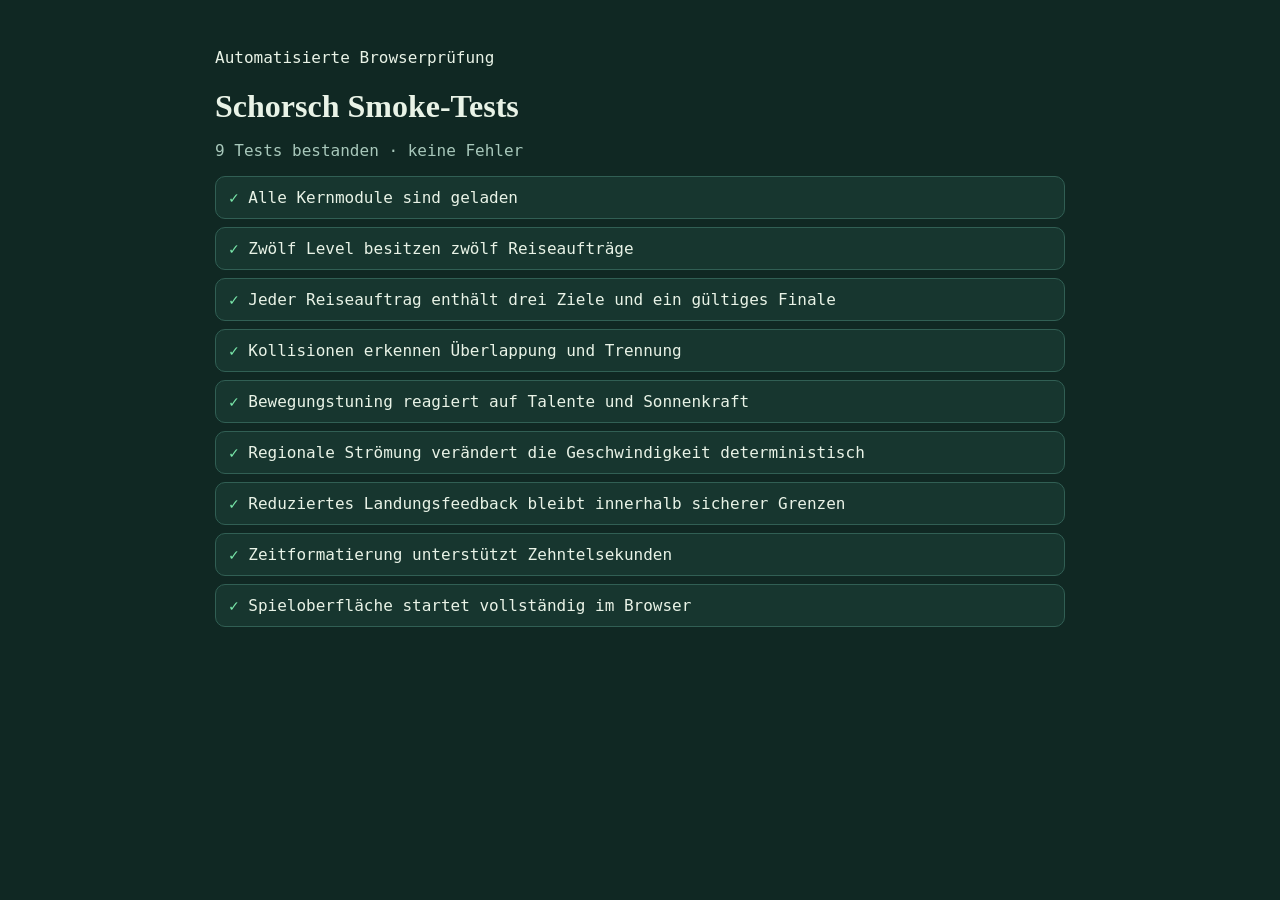
==== tests/smoke.html @ dfb16faf "Polish missions and modularize game" ====
<!doctype html>
<html lang="de">
  <head>
    <meta charset="UTF-8" />
    <meta name="viewport" content="width=device-width, initial-scale=1" />
    <title>Schorsch · Smoke-Tests</title>
    <style>
      :root { color-scheme: dark; font-family: ui-monospace, SFMono-Regular, Menlo, monospace; }
      body { max-width: 850px; margin: 0 auto; padding: 32px 20px; color: #e9f3e7; background: #102823; }
      h1 { margin-bottom: 6px; font-family: Georgia, serif; }
      #summary { color: #a8c8bb; }
      ol { display: grid; gap: 8px; padding: 0; list-style: none; }
      li { padding: 11px 13px; border: 1px solid #315f54; border-radius: 10px; background: #17362f; }
      li.pass::before { content: "✓ "; color: #79e7aa; }
      li.fail { border-color: #ae5260; background: #49252b; }
      li.fail::before { content: "✕ "; color: #ff8d9b; }
    </style>
    <script src="../src/game-data.js"></script>
    <script src="../src/physics.js"></script>
    <script src="../src/ui.js"></script>
    <script src="../src/ui-actions.js"></script>
    <script src="../src/audio.js"></script>
    <script src="../src/rendering.js"></script>
    <script src="../src/debug.js"></script>
    <script src="smoke.js" defer></script>
  </head>
  <body>
    <p>Automatisierte Browserprüfung</p>
    <h1>Schorsch Smoke-Tests</h1>
    <p id="summary">Tests laufen …</p>
    <ol id="results"></ol>
  </body>
</html>
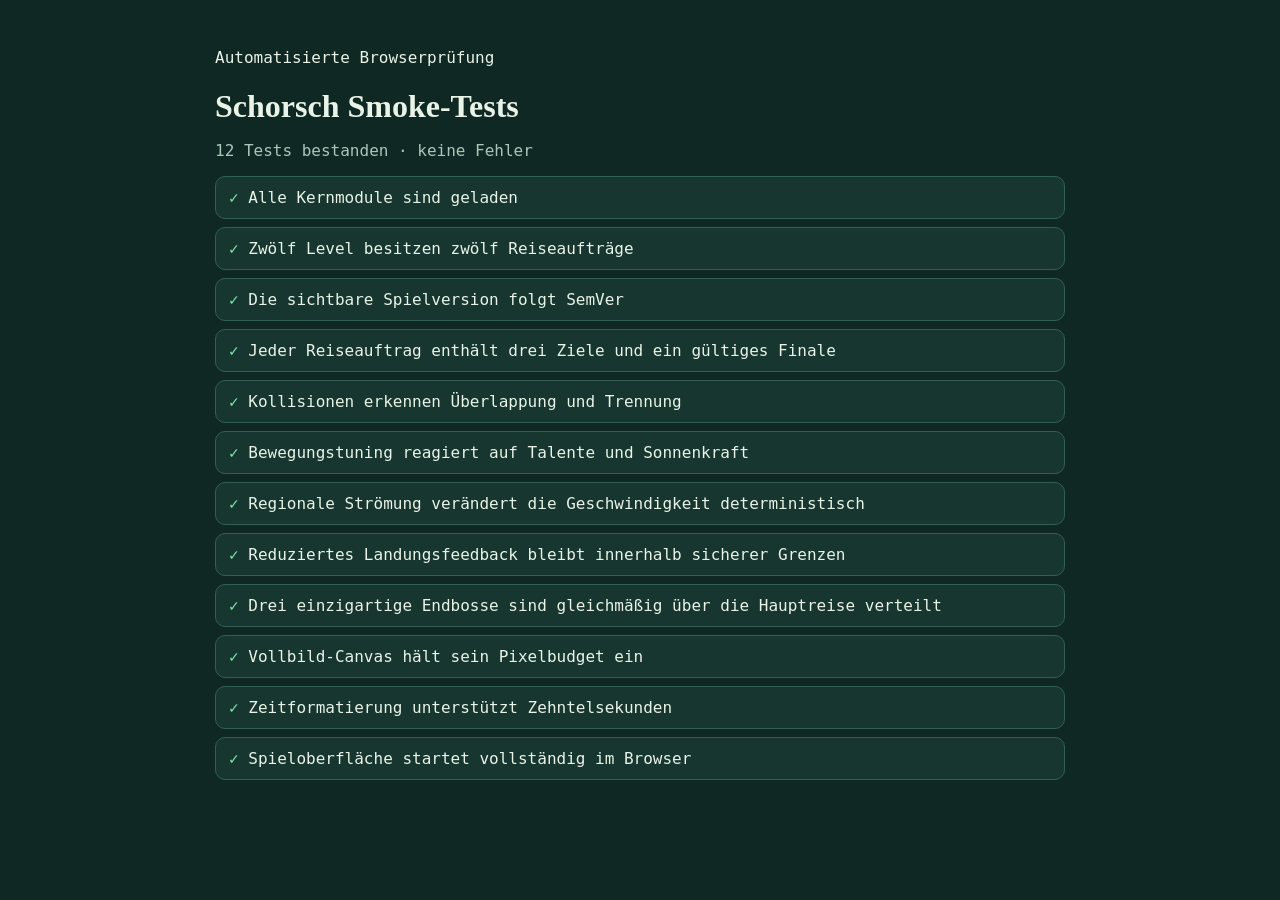
==== commit db0d6c16: "Polish finales and fullscreen performance" ====
--- a/tests/smoke.html
+++ b/tests/smoke.html
@@ -15,14 +15,14 @@
       li.fail { border-color: #ae5260; background: #49252b; }
       li.fail::before { content: "✕ "; color: #ff8d9b; }
     </style>
-    <script src="../src/game-data.js"></script>
-    <script src="../src/physics.js"></script>
-    <script src="../src/ui.js"></script>
-    <script src="../src/ui-actions.js"></script>
-    <script src="../src/audio.js"></script>
-    <script src="../src/rendering.js"></script>
-    <script src="../src/debug.js"></script>
-    <script src="smoke.js" defer></script>
+    <script src="../src/game-data.js?v=6"></script>
+    <script src="../src/physics.js?v=4"></script>
+    <script src="../src/ui.js?v=3"></script>
+    <script src="../src/ui-actions.js?v=5"></script>
+    <script src="../src/audio.js?v=2"></script>
+    <script src="../src/rendering.js?v=6"></script>
+    <script src="../src/debug.js?v=4"></script>
+    <script src="smoke.js?v=6" defer></script>
   </head>
   <body>
     <p>Automatisierte Browserprüfung</p>
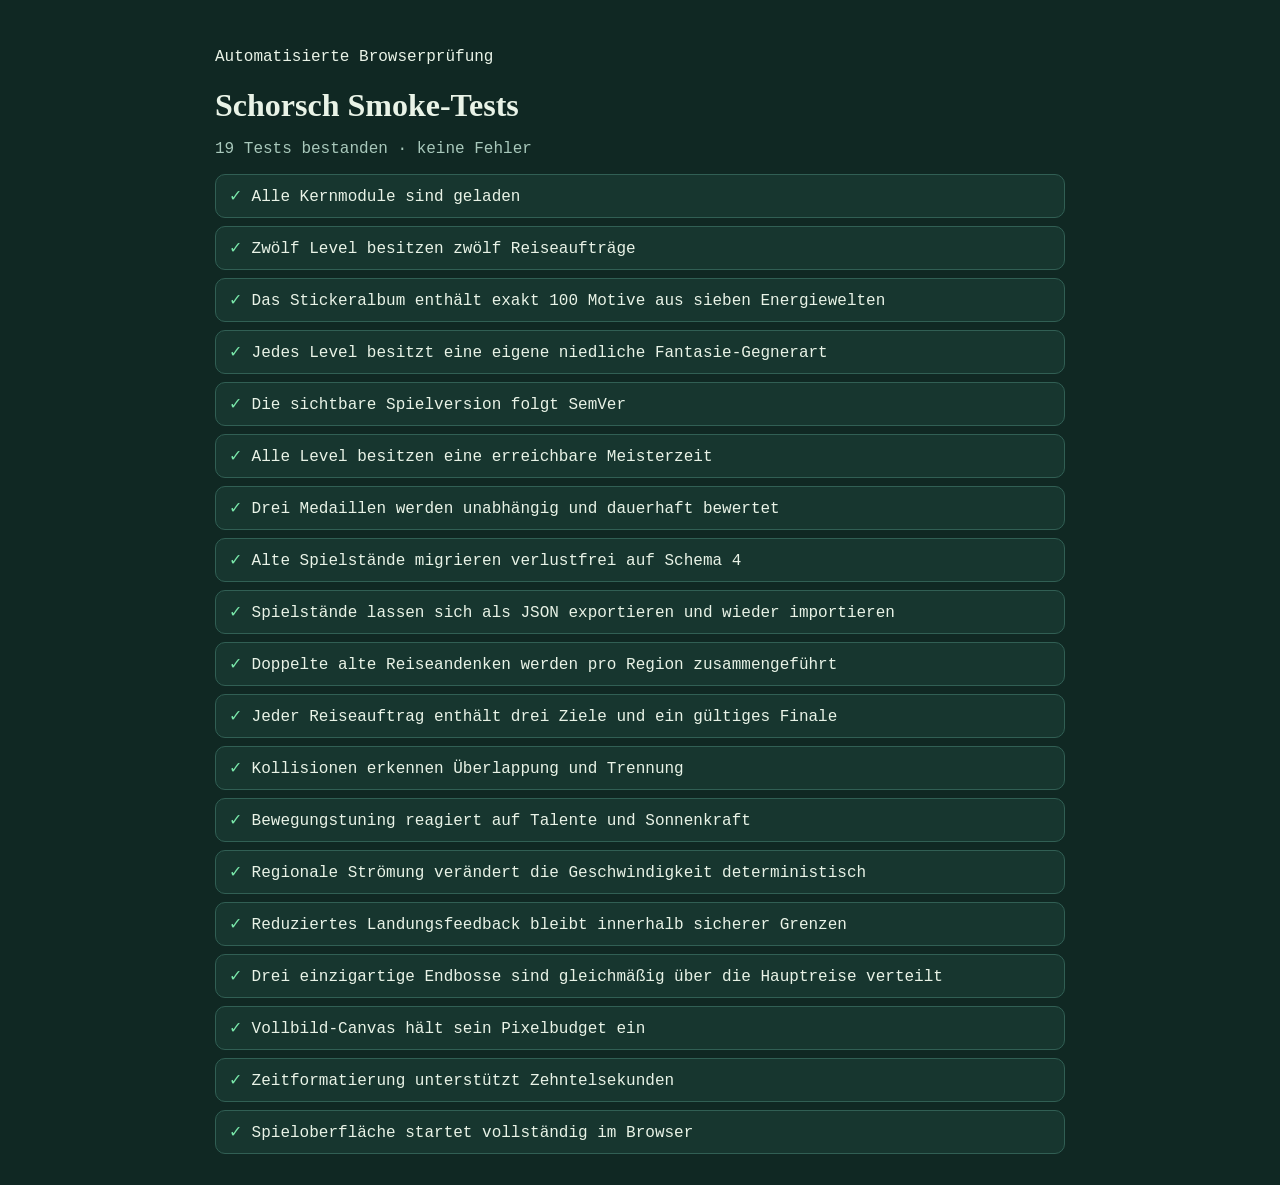
==== commit 9ba73ce7: "Expand campaign systems and sticker collection" ====
--- a/tests/smoke.html
+++ b/tests/smoke.html
@@ -15,14 +15,18 @@
       li.fail { border-color: #ae5260; background: #49252b; }
       li.fail::before { content: "✕ "; color: #ff8d9b; }
     </style>
-    <script src="../src/game-data.js?v=6"></script>
+    <script src="../src/game-data.js?v=16"></script>
+    <script src="../src/stickers.js?v=2"></script>
     <script src="../src/physics.js?v=4"></script>
-    <script src="../src/ui.js?v=3"></script>
-    <script src="../src/ui-actions.js?v=5"></script>
+    <script src="../src/progression.js?v=2"></script>
+    <script src="../src/save-system.js?v=4"></script>
+    <script src="../src/ui.js?v=6"></script>
+    <script src="../src/ui-actions.js?v=10"></script>
     <script src="../src/audio.js?v=2"></script>
-    <script src="../src/rendering.js?v=6"></script>
+    <script src="../src/render-player.js?v=1"></script>
+    <script src="../src/rendering.js?v=9"></script>
     <script src="../src/debug.js?v=4"></script>
-    <script src="smoke.js?v=6" defer></script>
+    <script src="smoke.js?v=15" defer></script>
   </head>
   <body>
     <p>Automatisierte Browserprüfung</p>
